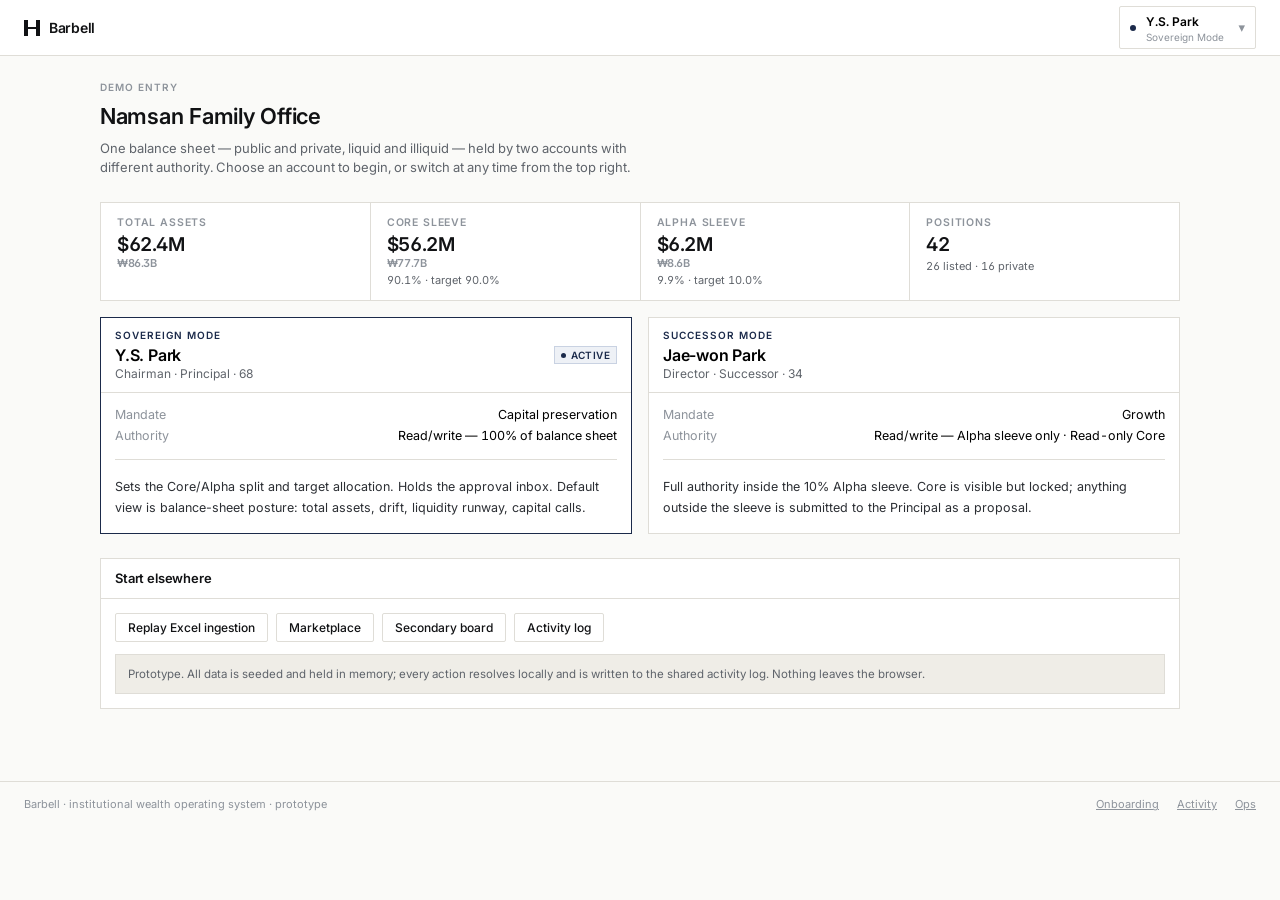
==== index.html @ 1d3e7a59 "Barbell prototype — institutional wealth operating system Clickable, desktop-first prototype for a K" ====
<!doctype html>
<html lang="en">
<head>
<meta charset="utf-8" />
<meta name="viewport" content="width=1440" />
<meta name="robots" content="noindex, nofollow" />
<title>Barbell Wealth Operating System</title>
<link rel="preconnect" href="https://fonts.googleapis.com" />
<link rel="preconnect" href="https://fonts.gstatic.com" crossorigin />
<link href="https://fonts.googleapis.com/css2?family=Inter:wght@400;500;600&display=swap" rel="stylesheet" />
<link rel="stylesheet" href="src/styles.css" />
</head>
<body>
<div id="root"><div class="boot">Loading Barbell…</div></div>

<script src="vendor/react.production.min.js"></script>
<script src="vendor/react-dom.production.min.js"></script>
<script src="vendor/babel.min.js"></script>

<!-- Application source. Order matters: data → utils → store → ui → pages → shell → mount. -->
<script type="text/babel" data-presets="react" src="src/mockData.js"></script>
<script type="text/babel" data-presets="react" src="src/util.js"></script>
<script type="text/babel" data-presets="react" src="src/store.js"></script>
<script type="text/babel" data-presets="react" src="src/ui.js"></script>
<script type="text/babel" data-presets="react" src="src/agent.js"></script>
<script type="text/babel" data-presets="react" src="src/flows.js"></script>
<script type="text/babel" data-presets="react" src="src/pg_switcher.js"></script>
<script type="text/babel" data-presets="react" src="src/pg_onboarding.js"></script>
<script type="text/babel" data-presets="react" src="src/pg_portfolio.js"></script>
<script type="text/babel" data-presets="react" src="src/pg_assetclass.js"></script>
<script type="text/babel" data-presets="react" src="src/pg_marketplace.js"></script>
<script type="text/babel" data-presets="react" src="src/pg_deal.js"></script>
<script type="text/babel" data-presets="react" src="src/pg_secondary.js"></script>
<script type="text/babel" data-presets="react" src="src/pg_approvals.js"></script>
<script type="text/babel" data-presets="react" src="src/pg_activity.js"></script>
<script type="text/babel" data-presets="react" src="src/pg_ops.js"></script>
<script type="text/babel" data-presets="react" src="src/shell.js"></script>
<script type="text/babel" data-presets="react" src="src/main.js"></script>
</body>
</html>
---- src/styles.css ----
/* Barbell — institutional design tokens.
   Near-black ink on warm off-white. Hairlines, not shadows. 8px grid. Tabular numerals. */

:root{
  --ink:#111214;
  --ink-2:#2B2E33;
  --g1:#5F646B;          /* secondary text */
  --g2:#8D939B;          /* tertiary text, labels */
  --g3:#DFDDD7;          /* hairline */
  --g4:#EFEDE7;          /* subtle fill */
  --surface:#FAFAF8;     /* page */
  --paper:#FFFFFF;       /* panels */
  --navy:#1B2A4A;        /* single accent */
  --navy-2:#2A3E67;
  --navy-wash:#EEF1F6;
  --pos:#2E6B4F;
  --neg:#9B3B33;
  --amber:#8A6A1F;
  --amber-wash:#FBF4E2;
  --neg-wash:#FAEEEC;
  --pos-wash:#ECF3EF;

  --h:56px;              /* top bar */
  --r:2px;               /* radius — almost none */
  --mono-num: "Inter", ui-sans-serif, system-ui, -apple-system, "Segoe UI", sans-serif;
}

*{box-sizing:border-box}
html,body{margin:0;padding:0}
body{
  background:var(--surface);
  color:var(--ink);
  font-family:"Inter", ui-sans-serif, system-ui, -apple-system, "Segoe UI", Roboto, sans-serif;
  font-size:13px;
  line-height:1.5;
  -webkit-font-smoothing:antialiased;
  font-variant-numeric:tabular-nums lining-nums;
  font-feature-settings:"tnum" 1,"lnum" 1,"ss01" 1;
}
.boot{padding:80px;color:var(--g2);font-family:ui-sans-serif,system-ui,sans-serif}

/* ---------- type ---------- */
h1,h2,h3,h4{margin:0;font-weight:600;letter-spacing:-0.012em}
h1{font-size:22px;line-height:1.25}
h2{font-size:16px;line-height:1.3}
h3{font-size:13px;line-height:1.35}
.eyebrow{font-size:10px;letter-spacing:.1em;text-transform:uppercase;color:var(--g2);font-weight:600}
.lbl{font-size:10.5px;letter-spacing:.08em;text-transform:uppercase;color:var(--g2);font-weight:600}
.sub{color:var(--g1)}
.tri{color:var(--g2)}
.prose{line-height:1.7;max-width:74ch;color:var(--ink-2)}
.num{font-variant-numeric:tabular-nums lining-nums}
.krw{font-size:11px;color:var(--g2);display:block;margin-top:1px}
.pos{color:var(--pos)}
.neg{color:var(--neg)}
.mono{font-family:ui-monospace,"SF Mono",Menlo,monospace;font-size:11.5px;letter-spacing:-.01em}
.right{text-align:right}
.center{text-align:center}
.nowrap{white-space:nowrap}
.u{text-decoration:underline;text-underline-offset:2px}

/* ---------- layout ---------- */
.app{min-height:100vh;display:flex;flex-direction:column}
.wrap{max-width:1440px;margin:0 auto;padding:0 24px;width:100%}
.topbar{
  height:var(--h);border-bottom:1px solid var(--g3);background:var(--paper);
  position:sticky;top:0;z-index:40;
}
.topbar .wrap{height:100%;display:flex;align-items:center;gap:28px}
.brand{display:flex;align-items:center;gap:9px;cursor:pointer;user-select:none}
.brand .mark{width:16px;height:16px;position:relative}
.brand .mark:before,.brand .mark:after{content:"";position:absolute;width:4px;height:16px;background:var(--ink)}
.brand .mark:before{left:0}.brand .mark:after{right:0}
.brand .mark span{position:absolute;top:7px;left:3px;width:10px;height:2px;background:var(--ink)}
.brand b{font-size:14px;font-weight:600;letter-spacing:-.02em}
.nav{display:flex;gap:2px;align-items:center;height:100%}
.nav a{
  display:flex;align-items:center;height:100%;padding:0 12px;color:var(--g1);
  text-decoration:none;font-size:12.5px;font-weight:500;border-bottom:2px solid transparent;
}
.nav a:hover{color:var(--ink)}
.nav a.on{color:var(--ink);border-bottom-color:var(--navy);font-weight:600}
.nav .badge-n{margin-left:6px;background:var(--navy);color:#fff;border-radius:9px;padding:0 5px;font-size:10px;line-height:15px;height:15px;min-width:15px;text-align:center;font-weight:600}
.spacer{flex:1}

.page{padding:24px 0 72px}
.foot{border-top:1px solid var(--g3);padding:14px 0;color:var(--g2);font-size:11px;display:flex;gap:18px;align-items:center}
.foot a{color:var(--g2)}

/* ---------- account switcher ---------- */
.acct{position:relative}
.acct-btn{
  display:flex;align-items:center;gap:10px;border:1px solid var(--g3);background:var(--paper);
  padding:5px 10px;border-radius:var(--r);cursor:pointer;font:inherit;text-align:left;
}
.acct-btn:hover{border-color:var(--g2)}
.acct-btn .dot{width:6px;height:6px;border-radius:50%;background:var(--navy)}
.acct-btn .dot.alt{background:var(--amber)}
.acct-btn .nm{font-size:12px;font-weight:600;line-height:1.2}
.acct-btn .rl{font-size:10px;color:var(--g2);line-height:1.2}
.acct-menu{
  position:absolute;right:0;top:calc(100% + 6px);width:340px;background:var(--paper);
  border:1px solid var(--g3);z-index:60;
}
.acct-menu .hd{padding:8px 12px;border-bottom:1px solid var(--g3);background:var(--g4)}
.acct-opt{display:block;width:100%;text-align:left;border:0;border-bottom:1px solid var(--g3);background:none;padding:12px;cursor:pointer;font:inherit}
.acct-opt:hover{background:var(--navy-wash)}
.acct-opt.on{background:var(--navy-wash)}
.acct-opt .t{font-weight:600;font-size:13px;display:flex;justify-content:space-between;align-items:center}
.acct-opt .d{color:var(--g1);font-size:11.5px;margin-top:3px;line-height:1.45}
.demo-tag{font-size:9.5px;letter-spacing:.08em;text-transform:uppercase;color:var(--navy);border:1px solid var(--navy);padding:1px 5px;font-weight:600}

/* ---------- panels ---------- */
.panel{background:var(--paper);border:1px solid var(--g3)}
.panel-hd{display:flex;align-items:center;justify-content:space-between;gap:12px;padding:11px 14px;border-bottom:1px solid var(--g3)}
.panel-bd{padding:14px}
.panel-bd.tight{padding:0}
.grid{display:grid;gap:16px}
.row{display:flex;gap:16px}
.row.tight{gap:8px}
.between{display:flex;align-items:center;justify-content:space-between;gap:12px}
.mt8{margin-top:8px}.mt12{margin-top:12px}.mt16{margin-top:16px}.mt24{margin-top:24px}.mt32{margin-top:32px}
.mb8{margin-top:0;margin-bottom:8px}.mb12{margin-bottom:12px}.mb16{margin-bottom:16px}.mb24{margin-bottom:24px}
.hr{height:1px;background:var(--g3);border:0;margin:16px 0}

/* ---------- header stat band ---------- */
.band{display:flex;border:1px solid var(--g3);background:var(--paper)}
.band .cell{flex:1;padding:12px 16px;border-right:1px solid var(--g3)}
.band .cell:last-child{border-right:0}
.stat-l{font-size:10.5px;letter-spacing:.08em;text-transform:uppercase;color:var(--g2);font-weight:600}
.stat-v{font-size:19px;font-weight:600;letter-spacing:-.02em;margin-top:4px;line-height:1.15}
.stat-v.sm{font-size:16px}
.stat-s{font-size:11px;color:var(--g1);margin-top:2px}

/* ---------- tables ---------- */
table.t{width:100%;border-collapse:collapse}
table.t th{
  font-size:10.5px;letter-spacing:.06em;text-transform:uppercase;color:var(--g2);font-weight:600;
  text-align:left;padding:8px 10px;border-bottom:1px solid var(--g3);white-space:nowrap;background:var(--paper);
}
table.t td{padding:8px 10px;border-bottom:1px solid var(--g4);vertical-align:top}
table.t tbody tr:hover{background:#FCFBF8}
table.t tr.clickable{cursor:pointer}
table.t td.n,table.t th.n{text-align:right;font-variant-numeric:tabular-nums}
table.t tfoot td{padding:8px 10px;border-top:1px solid var(--g3);font-weight:600}
table.t.dense td{padding:6px 10px}
.tname{font-weight:500}
.tsub{font-size:11px;color:var(--g2);margin-top:1px}
.sticky-h th{position:sticky;top:var(--h);z-index:5}

/* ---------- badges ---------- */
.bdg{display:inline-flex;align-items:center;gap:5px;font-size:10px;font-weight:600;letter-spacing:.04em;
  text-transform:uppercase;padding:2px 6px;border:1px solid var(--g3);color:var(--g1);background:var(--paper);white-space:nowrap}
.bdg .pt{width:5px;height:5px;border-radius:50%;background:var(--g2)}
.bdg.live{color:var(--pos);border-color:#CADBD2}.bdg.live .pt{background:var(--pos)}
.bdg.hanwha{color:var(--navy);border-color:#C9D2E2;background:var(--navy-wash)}.bdg.hanwha .pt{background:var(--navy)}
.bdg.self{color:var(--g1)}
.bdg.self.warn{color:var(--amber);border-color:#E7D8A8;background:var(--amber-wash)}.bdg.self.warn .pt{background:var(--amber)}
.bdg.self.bad{color:var(--neg);border-color:#E7C7C2;background:var(--neg-wash)}.bdg.self.bad .pt{background:var(--neg)}
.bdg.core{color:var(--ink);background:var(--g4);border-color:var(--g3)}
.bdg.alpha{color:var(--navy);background:var(--navy-wash);border-color:#C9D2E2}
.bdg.plain{text-transform:none;letter-spacing:0;font-weight:500;font-size:10.5px}
.chip{display:inline-block;font-size:10.5px;color:var(--g1);border:1px solid var(--g3);padding:1px 6px;margin-right:4px;background:var(--paper)}

/* ---------- buttons ---------- */
button{font-family:inherit}
.btn{
  display:inline-flex;align-items:center;justify-content:center;gap:6px;
  border:1px solid var(--g3);background:var(--paper);color:var(--ink);
  padding:6px 12px;font-size:12px;font-weight:500;cursor:pointer;border-radius:var(--r);
}
.btn:hover:not(:disabled){border-color:var(--ink);}
.btn.p{background:var(--navy);border-color:var(--navy);color:#fff}
.btn.p:hover:not(:disabled){background:var(--navy-2);border-color:var(--navy-2)}
.btn.sm{padding:3px 8px;font-size:11px}
.btn.lg{padding:9px 18px;font-size:13px}
.btn.q{border-color:transparent;color:var(--g1);padding:4px 6px}
.btn.q:hover:not(:disabled){color:var(--ink);border-color:var(--g3)}
.btn.danger{color:var(--neg);border-color:#E7C7C2}
.btn:disabled{opacity:.42;cursor:not-allowed}
.btn.block{width:100%}
.btn-row{display:flex;gap:8px;align-items:center;flex-wrap:wrap}
.link{background:none;border:0;padding:0;color:var(--navy);font:inherit;font-size:12px;cursor:pointer;text-decoration:underline;text-underline-offset:2px}
.link.g{color:var(--g1)}

/* tooltip on disabled controls */
.tip{position:relative;display:inline-flex}
.tip[data-tip]:hover:after{
  content:attr(data-tip);position:absolute;bottom:calc(100% + 6px);right:0;white-space:nowrap;
  background:var(--ink);color:#fff;font-size:11px;font-weight:500;padding:5px 8px;z-index:80;letter-spacing:0;text-transform:none;
}

/* ---------- inputs ---------- */
input[type=text],input[type=number],select,textarea{
  font:inherit;font-size:12.5px;color:var(--ink);background:var(--paper);
  border:1px solid var(--g3);padding:6px 8px;border-radius:var(--r);width:100%;
  font-variant-numeric:tabular-nums;
}
input:focus,select:focus,textarea:focus{outline:none;border-color:var(--navy);box-shadow:0 0 0 2px var(--navy-wash)}
label.f{display:block}
label.f>span{display:block;font-size:10.5px;letter-spacing:.08em;text-transform:uppercase;color:var(--g2);font-weight:600;margin-bottom:4px}
.seg{display:inline-flex;border:1px solid var(--g3);background:var(--paper)}
.seg button{border:0;background:none;padding:5px 11px;font-size:11.5px;cursor:pointer;color:var(--g1);border-right:1px solid var(--g3);font-weight:500}
.seg button:last-child{border-right:0}
.seg button.on{background:var(--ink);color:#fff;font-weight:600}
.filters{display:flex;gap:8px;flex-wrap:wrap;align-items:flex-end}
.filters .f-item{min-width:132px}
.search{position:relative}
.search input{padding-left:26px}
.search:before{content:"⌕";position:absolute;left:8px;top:5px;color:var(--g2);font-size:14px}

/* ---------- allocation bars ---------- */
.allocbar{display:flex;height:22px;width:100%;border:1px solid var(--g3);background:var(--paper)}
.allocbar .seg-a{height:100%;position:relative;border-right:1px solid var(--paper)}
.allocbar .seg-a:last-child{border-right:0}
.bar2{margin:0}
.bar2 .lab{display:flex;justify-content:space-between;font-size:10.5px;color:var(--g2);margin-bottom:3px}
.minibar{height:6px;background:var(--g4);position:relative;width:100%}
.minibar>i{position:absolute;left:0;top:0;bottom:0;background:var(--navy);display:block}
.minibar>b{position:absolute;top:-2px;bottom:-2px;width:1px;background:var(--ink)}
.legend{display:flex;gap:14px;flex-wrap:wrap;margin-top:8px}
.legend .it{display:flex;align-items:center;gap:6px;font-size:11.5px;color:var(--g1)}
.legend .sw{width:9px;height:9px;display:inline-block}

.sw-eq{background:#1B2A4A}.sw-dt{background:#4A6491}.sw-ra{background:#8FA3C2}.sw-cs{background:#CBD4E2}
.sw-eq-t{background:#1B2A4A;opacity:.28}.sw-dt-t{background:#4A6491;opacity:.28}

/* ---------- agent panel ---------- */
.agent{border:1px solid var(--g3);border-left:2px solid var(--navy);background:var(--paper)}
.agent .ah{display:flex;align-items:center;gap:8px;padding:9px 12px 0}
.agent .ah .k{font-size:9.5px;letter-spacing:.11em;text-transform:uppercase;color:var(--navy);font-weight:600}
.agent .ab{padding:5px 12px 11px;font-size:12.5px;line-height:1.55;color:var(--ink-2)}
.agent .aa{padding:0 12px 11px;display:flex;gap:8px;align-items:center}
.why{border-top:1px solid var(--g3);background:#FCFBF8;padding:10px 12px;font-size:11.5px;color:var(--g1)}
.why ul{margin:6px 0 0;padding-left:16px}
.why li{margin:2px 0}

/* ---------- drawer / modal ---------- */
.scrim{position:fixed;inset:0;background:rgba(17,18,20,.32);z-index:90;display:flex;align-items:flex-start;justify-content:center}
.modal{background:var(--paper);border:1px solid var(--g3);width:560px;max-width:calc(100vw - 48px);margin-top:72px;max-height:calc(100vh - 120px);display:flex;flex-direction:column}
.modal.wide{width:760px}
.modal-hd{display:flex;justify-content:space-between;align-items:flex-start;gap:16px;padding:14px 16px;border-bottom:1px solid var(--g3)}
.modal-bd{padding:16px;overflow:auto}
.modal-ft{padding:12px 16px;border-top:1px solid var(--g3);display:flex;justify-content:space-between;align-items:center;gap:12px;background:#FCFBF8}
.x{border:0;background:none;font-size:18px;line-height:1;color:var(--g2);cursor:pointer;padding:0 2px}
.x:hover{color:var(--ink)}

/* ---------- misc ---------- */
.kv{display:grid;grid-template-columns:auto 1fr;gap:6px 18px;font-size:12.5px}
.kv .k{color:var(--g2);white-space:nowrap}
.kv .v{text-align:right;font-variant-numeric:tabular-nums}
.note{background:var(--g4);border:1px solid var(--g3);padding:10px 12px;font-size:11.5px;color:var(--g1);line-height:1.6}
.note.warn{background:var(--amber-wash);border-color:#E7D8A8;color:#6B5316}
.note.bad{background:var(--neg-wash);border-color:#E7C7C2;color:#7A2E27}
.note.ok{background:var(--pos-wash);border-color:#CADBD2;color:#245740}
.tabs{display:flex;gap:0;border-bottom:1px solid var(--g3)}
.tabs button{border:0;background:none;padding:9px 14px;font-size:12.5px;font-weight:500;color:var(--g1);cursor:pointer;border-bottom:2px solid transparent;margin-bottom:-1px}
.tabs button:hover{color:var(--ink)}
.tabs button.on{color:var(--ink);font-weight:600;border-bottom-color:var(--ink)}
.crumb{font-size:11.5px;color:var(--g2);margin-bottom:8px;display:flex;gap:6px;align-items:center}
.crumb button{background:none;border:0;padding:0;color:var(--g1);cursor:pointer;font:inherit;font-size:11.5px;text-decoration:underline;text-underline-offset:2px}
.empty{padding:28px;text-align:center;color:var(--g2);font-size:12.5px}
.stale-dot{display:inline-block;width:6px;height:6px;border-radius:50%;background:var(--amber);margin-right:5px;vertical-align:middle}
.rowbtns{display:flex;gap:4px;justify-content:flex-end;flex-wrap:wrap}
.prog{height:3px;background:var(--g4);width:100%;position:relative;overflow:hidden}
.prog>i{position:absolute;left:0;top:0;bottom:0;background:var(--navy);transition:width .35s linear}
.dz{
  border:1px dashed var(--g2);background:var(--paper);padding:56px 24px;text-align:center;
}
.dz.hot{border-color:var(--navy);background:var(--navy-wash)}
.filelist{border:1px solid var(--g3);border-bottom:0}
.filelist .fi{display:flex;align-items:center;gap:12px;padding:10px 12px;border-bottom:1px solid var(--g3);background:var(--paper)}
.filelist .fi .nm{font-weight:500;font-size:12.5px}
.filelist .fi .mt{font-size:11px;color:var(--g2)}
.timeline{display:flex;align-items:flex-end;gap:3px;height:120px;border-bottom:1px solid var(--g3);padding-bottom:0}
.timeline .m{flex:1;display:flex;flex-direction:row;align-items:flex-end;justify-content:center;gap:1px;height:100%;position:relative}
.timeline .m .call{background:var(--neg);opacity:.75;width:50%}
.timeline .m .dist{background:var(--pos);opacity:.7;width:50%}
.tl-axis{display:flex;gap:3px;margin-top:4px}
.tl-axis .m{flex:1;text-align:center;font-size:9px;color:var(--g2);white-space:nowrap;overflow:hidden}
.sparkgrid{position:relative}

/* "Ask the book" — floats at the foot of the portfolio, follows the scroll. */
.askbar{
  position:fixed;left:50%;transform:translateX(-50%);bottom:18px;z-index:70;
  width:min(920px,calc(100vw - 48px));background:var(--paper);border:1px solid var(--g2);
}
.askbar .askrow{display:flex;align-items:center;gap:10px;padding:8px 10px}
.askbar .askhint{font-size:11px;color:var(--g2);padding:8px 12px 0;line-height:1.5}
.askbar .res{max-height:44vh;overflow:auto;border-bottom:1px solid var(--g3)}
.askbar .res table.t th{position:sticky;top:0;z-index:2}
.askbar .reshd{display:flex;align-items:center;justify-content:space-between;gap:12px;padding:8px 12px;border-bottom:1px solid var(--g3);background:#FCFBF8;position:sticky;top:0;z-index:3}

.gapsec{border:1px solid var(--g3);background:var(--paper);margin-bottom:16px}
.gaphd{display:flex;align-items:baseline;gap:12px;padding:12px 14px;border-bottom:1px solid var(--g3);background:#FCFBF8}
.gaphd .g-t{font-size:14px;font-weight:600;letter-spacing:-.01em}
.gaphd .g-n{font-size:12.5px;color:var(--neg);font-weight:600}
.gaphd .g-d{font-size:12px;color:var(--g1)}
.fit{display:inline-flex;align-items:center;gap:6px}
.fitbar{width:34px;height:4px;background:var(--g4);position:relative}
.fitbar>i{position:absolute;left:0;top:0;bottom:0;background:var(--navy)}

/* Degrade to 1024px. Below 1240 the position tables shed the columns a
   reviewer can live without and tighten up; mobile is out of scope. */
.tscroll{overflow-x:auto}
@media (max-width:1240px){
  table.t td,table.t th{padding:6px 7px;font-size:12px}
  .hide-narrow{display:none}
  .band{flex-wrap:wrap}
  .band .cell{min-width:180px}
  .wrap{padding:0 16px}
}
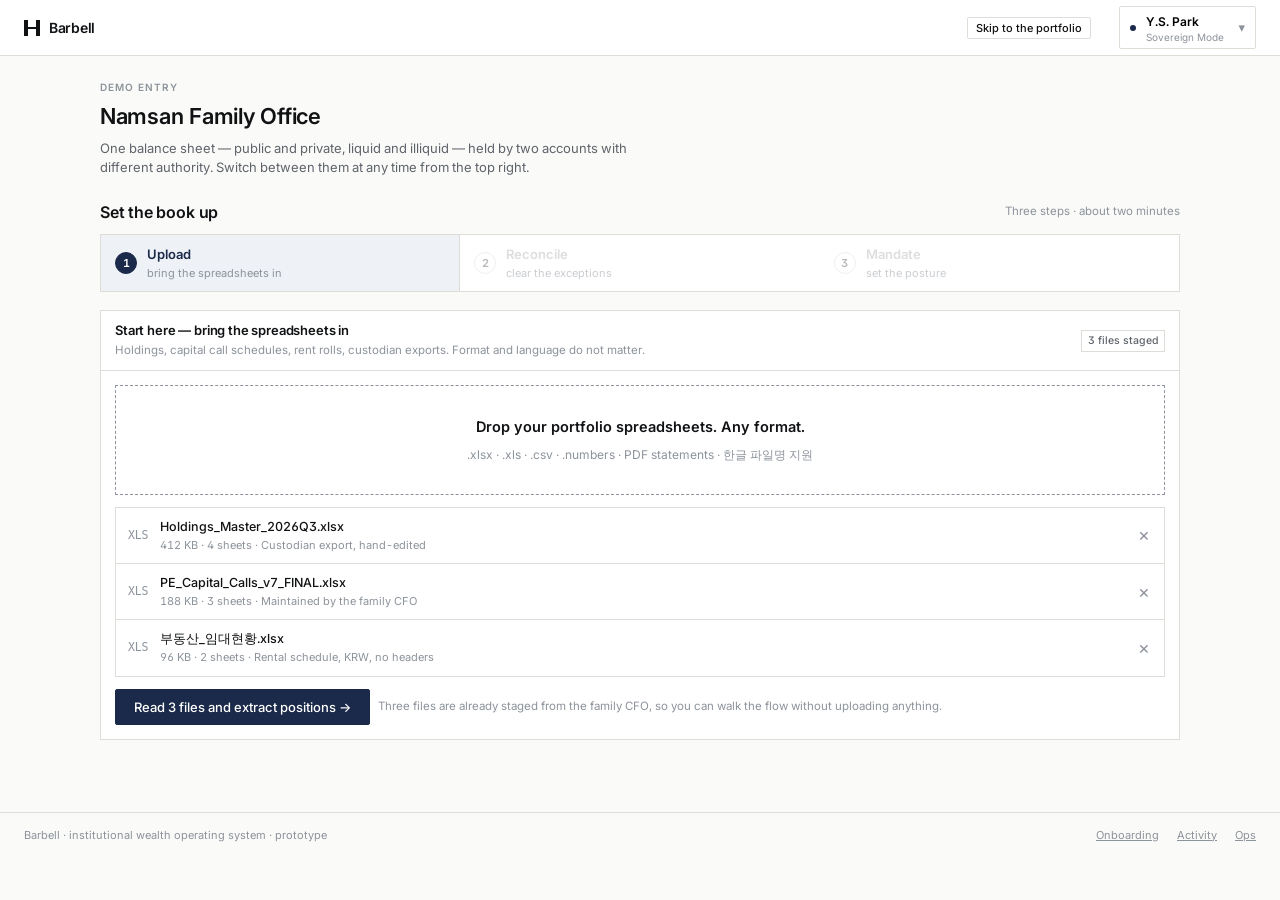
==== commit 8452f515: "mobile: make the app usable on a phone without touching the desktop The viewport was pinned to width" ====
--- a/index.html
+++ b/index.html
@@ -2,7 +2,7 @@
 <html lang="en">
 <head>
 <meta charset="utf-8" />
-<meta name="viewport" content="width=1440" />
+<meta name="viewport" content="width=device-width, initial-scale=1" />
 <meta name="robots" content="noindex, nofollow" />
 <title>Barbell Wealth Operating System</title>
 <link rel="preconnect" href="https://fonts.googleapis.com" />
--- a/src/styles.css
+++ b/src/styles.css
@@ -84,6 +84,9 @@
 .spacer{flex:1}
 
 .page{padding:24px 0 72px}
+/* room to scroll clear of the floating agent bar */
+.page.hasagent{padding-bottom:112px}
+body:has(.page.hasagent) .foot{padding-bottom:96px}
 .foot{border-top:1px solid var(--g3);padding:14px 0;color:var(--g2);font-size:11px;display:flex;gap:18px;align-items:center}
 .foot a{color:var(--g2)}
 
@@ -203,16 +206,17 @@
 .seg button{border:0;background:none;padding:5px 11px;font-size:11.5px;cursor:pointer;color:var(--g1);border-right:1px solid var(--g3);font-weight:500}
 .seg button:last-child{border-right:0}
 .seg button.on{background:var(--ink);color:#fff;font-weight:600}
+/* Controls stretch so the row fills the panel edge to edge rather than
+   trailing off with dead space. Still wraps when the panel gets narrow. */
 .filters{display:flex;gap:8px;flex-wrap:wrap;align-items:flex-end}
-.filters .f-item{min-width:132px}
+.filters .f-item{flex:1 1 110px;min-width:108px}
+.filters .f-item.search{flex:1.8 1 200px;min-width:186px}
+.filters>.btn{flex:0 0 auto}
 .search{position:relative}
 .search input{padding-left:26px}
 .search:before{content:"⌕";position:absolute;left:8px;top:5px;color:var(--g2);font-size:14px}
 
 /* ---------- allocation bars ---------- */
-.allocbar{display:flex;height:22px;width:100%;border:1px solid var(--g3);background:var(--paper)}
-.allocbar .seg-a{height:100%;position:relative;border-right:1px solid var(--paper)}
-.allocbar .seg-a:last-child{border-right:0}
 .bar2{margin:0}
 .bar2 .lab{display:flex;justify-content:space-between;font-size:10.5px;color:var(--g2);margin-bottom:3px}
 .minibar{height:6px;background:var(--g4);position:relative;width:100%}
@@ -222,8 +226,47 @@
 .legend .it{display:flex;align-items:center;gap:6px;font-size:11.5px;color:var(--g1)}
 .legend .sw{width:9px;height:9px;display:inline-block}
 
-.sw-eq{background:#1B2A4A}.sw-dt{background:#4A6491}.sw-ra{background:#8FA3C2}.sw-cs{background:#CBD4E2}
-.sw-eq-t{background:#1B2A4A;opacity:.28}.sw-dt-t{background:#4A6491;opacity:.28}
+/* Categorical, not a ramp: four hues a reader can tell apart at 9px. */
+.sw-eq{background:#1B2A4A}.sw-dt{background:#3F7183}.sw-ra{background:#9A7B2E}.sw-cs{background:#A9A396}
+
+/* Two levers, side by side, each labelled — objective and size. */
+.levers{display:grid;grid-template-columns:1.1fr 1fr;border-bottom:1px solid var(--g3)}
+.lever{padding:12px 14px}
+.lever:first-child{border-right:1px solid var(--g3)}
+.lever-note{display:flex;align-items:center;gap:10px;margin-top:8px;font-size:11.5px;color:var(--g1);
+  background:var(--g4);border:1px solid var(--g3);padding:6px 9px}
+.lever-note.warn{background:var(--amber-wash);border-color:#E7D8A8;color:#6B5316}
+@media (max-width:1100px){ .levers{grid-template-columns:1fr} .lever:first-child{border-right:0;border-bottom:1px solid var(--g3)} }
+
+/* Supporting figures under the headline number: read as a sentence, not tiles. */
+.subline{display:flex;flex-wrap:wrap;align-items:baseline;gap:0 26px;margin-top:14px;
+  padding:9px 0;border-top:1px solid var(--g3);border-bottom:1px solid var(--g3)}
+.subline .item{display:flex;align-items:baseline;gap:7px;font-size:12.5px}
+.subline .item .k{font-size:10.5px;letter-spacing:.06em;text-transform:uppercase;color:var(--g2);font-weight:600}
+.subline .item .v{font-weight:600}
+.subline .item .n{font-size:11px;color:var(--g2)}
+
+/* The published tiers, sitting at their place on the scale but styled as the
+   buttons they are — bare labels read as axis ticks and nobody clicks them. */
+/* Size lever: the tier chips index the rail directly beneath them, so the
+   slider and the chips share one width and one origin. */
+.sizehd{display:flex;align-items:baseline;justify-content:space-between;gap:12px}
+.sizehd .aumval{font-size:19px;font-weight:600;letter-spacing:-.02em}
+/* a little room each side so the end chips, centred on the thumb, stay inside */
+.track{padding:0 8px}
+.track input[type=range]{display:block;width:100%;margin:0;padding:0;accent-color:var(--navy)}
+.ticks{position:relative;height:24px;margin-bottom:2px}
+.ticks button{position:absolute;top:0;transform:translateX(-50%);border:1px solid var(--g3);background:var(--paper);
+  padding:2px 8px;font:inherit;font-size:10.5px;font-weight:500;color:var(--g1);
+  cursor:pointer;line-height:1.5;border-radius:var(--r);white-space:nowrap}
+.ticks button:hover{border-color:var(--ink);color:var(--ink)}
+.ticks button.on{background:var(--ink);border-color:var(--ink);color:#fff;font-weight:600}
+
+/* Class weight against the model: filled bar is held today, tick is the model. */
+.wbar{position:relative;height:10px;background:var(--g4);width:100%}
+.wbar>i{position:absolute;left:0;top:0;bottom:0;display:block}
+.wbar>b{position:absolute;top:-3px;bottom:-3px;width:2px;background:var(--ink)}
+.spark{display:block}
 
 /* ---------- agent panel ---------- */
 .agent{border:1px solid var(--g3);border-left:2px solid var(--navy);background:var(--paper)}
@@ -268,6 +311,43 @@
   border:1px dashed var(--g2);background:var(--paper);padding:56px 24px;text-align:center;
 }
 .dz.hot{border-color:var(--navy);background:var(--navy-wash)}
+.dz.sm{padding:30px 20px}
+
+/* Eight optional questions in the space of three. */
+.qscroll{max-height:268px;overflow-y:auto;padding:12px 14px}
+.qscroll .qitem{padding-bottom:12px;margin-bottom:12px;border-bottom:1px solid var(--g4)}
+.qscroll .qitem:last-child{padding-bottom:0;margin-bottom:0;border-bottom:0}
+.qfoot{border-top:1px solid var(--g3);padding:8px 14px;font-size:11px;background:#FCFBF8}
+
+/* The three onboarding steps, always all three. */
+.steps{display:grid;grid-template-columns:repeat(3,1fr);border:1px solid var(--g3);background:var(--paper);margin-bottom:18px}
+.steps .step{display:grid;grid-template-columns:auto 1fr;grid-template-rows:auto auto;column-gap:10px;
+  align-items:center;text-align:left;width:100%;padding:10px 14px;border:0;border-right:1px solid var(--g3);
+  background:none;font:inherit;cursor:pointer}
+.steps .tip:last-child .step,.steps .step:last-child{border-right:0}
+.steps .step:hover:not(:disabled){background:#FCFBF8}
+.steps .step:disabled{opacity:.45;cursor:not-allowed}
+.steps .step .n{grid-row:1 / span 2;width:22px;height:22px;border:1px solid var(--g3);border-radius:50%;
+  display:flex;align-items:center;justify-content:center;font-size:11px;font-weight:600;color:var(--g1)}
+.steps .step .l{font-size:13px;font-weight:600}
+.steps .step .s{font-size:11px;color:var(--g2)}
+.steps .step.on{background:var(--navy-wash)}
+.steps .step.on .n{background:var(--navy);border-color:var(--navy);color:#fff}
+.steps .step.on .l{color:var(--navy)}
+.steps .step.done .n{background:var(--pos);border-color:var(--pos);color:#fff}
+
+/* Mode selector carried across the onboarding steps. */
+.modestrip{display:grid;grid-template-columns:1fr 1fr;border:1px solid var(--g3);background:var(--paper);margin-bottom:18px}
+.modestrip .mode{display:flex;flex-direction:column;align-items:flex-start;gap:2px;text-align:left;
+  padding:10px 14px;border:0;border-right:1px solid var(--g3);background:none;cursor:pointer;font:inherit}
+.modestrip .mode:last-child{border-right:0}
+.modestrip .mode:hover{background:#FCFBF8}
+.modestrip .mode.on{background:var(--navy-wash)}
+.modestrip .m-mode{font-size:9.5px;letter-spacing:.11em;text-transform:uppercase;color:var(--g2);font-weight:600}
+.modestrip .mode.on .m-mode{color:var(--navy)}
+.modestrip .m-name{font-size:13.5px;font-weight:600}
+.modestrip .m-scope{font-size:11.5px;color:var(--g1)}
+.filelist .fi .nm{overflow:hidden;text-overflow:ellipsis;white-space:nowrap}
 .filelist{border:1px solid var(--g3);border-bottom:0}
 .filelist .fi{display:flex;align-items:center;gap:12px;padding:10px 12px;border-bottom:1px solid var(--g3);background:var(--paper)}
 .filelist .fi .nm{font-weight:500;font-size:12.5px}
@@ -280,11 +360,14 @@
 .tl-axis .m{flex:1;text-align:center;font-size:9px;color:var(--g2);white-space:nowrap;overflow:hidden}
 .sparkgrid{position:relative}
 
-/* "Ask the book" — floats at the foot of the portfolio, follows the scroll. */
+/* The agent rides at the foot of the window on portfolio and marketplace,
+   so it is reachable from any scroll position rather than parked at the top. */
 .askbar{
   position:fixed;left:50%;transform:translateX(-50%);bottom:18px;z-index:70;
   width:min(920px,calc(100vw - 48px));background:var(--paper);border:1px solid var(--g2);
-}
+  box-shadow:0 1px 0 var(--g3),0 10px 28px -18px rgba(17,18,20,.45);
+}
+.askbar.agentbar{border-left:2px solid var(--navy)}
 .askbar .askrow{display:flex;align-items:center;gap:10px;padding:8px 10px}
 .askbar .askhint{font-size:11px;color:var(--g2);padding:8px 12px 0;line-height:1.5}
 .askbar .res{max-height:44vh;overflow:auto;border-bottom:1px solid var(--g3)}
@@ -305,8 +388,130 @@
 .tscroll{overflow-x:auto}
 @media (max-width:1240px){
   table.t td,table.t th{padding:6px 7px;font-size:12px}
-  .hide-narrow{display:none}
+  .hide-narrow{display:none !important}
   .band{flex-wrap:wrap}
   .band .cell{min-width:180px}
   .wrap{padding:0 16px}
 }
+
+/* Model portfolio: the donut beside the held-against-model table. */
+.modelsplit{display:flex;align-items:flex-start;gap:0;border-top:1px solid var(--g3)}
+.modelchart{width:376px;flex-shrink:0;padding:16px 12px;border-right:1px solid var(--g3);
+  display:flex;justify-content:center;align-self:stretch}
+.modeltable{flex:1;min-width:0;overflow-x:auto}
+.modeltable>table.t{margin:0}
+@media (max-width:1180px){
+  .modelsplit{flex-direction:column}
+  .modelchart{width:auto;border-right:0;border-bottom:1px solid var(--g3);align-self:auto}
+}
+
+/* Model donut: legend, and the instrument a hovered class suggests. */
+.donutlegend{display:grid;grid-template-columns:1fr 1fr;gap:2px 10px;width:100%;max-width:380px}
+.donutlegend .dl{display:flex;align-items:center;gap:7px;background:none;border:0;padding:3px 4px;
+  font:inherit;font-size:11.5px;color:var(--g1);cursor:pointer;text-align:left;width:100%}
+.donutlegend .dl:hover,.donutlegend .dl.on{background:#F3F2EE;color:var(--ink)}
+.donutlegend .dl i{width:9px;height:9px;flex-shrink:0;display:inline-block}
+.donutlegend .dl span{flex:1;white-space:nowrap;overflow:hidden;text-overflow:ellipsis}
+.donutlegend .dl b{font-weight:600;font-variant-numeric:tabular-nums}
+.dealhint{width:100%;max-width:380px;min-height:92px;display:flex;align-items:stretch}
+.dealhint .dh{flex:1;text-align:left;background:var(--paper);border:1px solid var(--g3);
+  border-left:2px solid var(--navy);padding:9px 11px;font:inherit;cursor:pointer}
+.dealhint .dh:hover{background:#FCFBF8;border-left-color:var(--navy)}
+.dealhint .dh-l{font-size:9.5px;letter-spacing:.11em;text-transform:uppercase;color:var(--navy);font-weight:600}
+.dealhint .dh-n{font-size:12.5px;font-weight:600;color:var(--ink);margin-top:3px;line-height:1.3}
+.dealhint .dh-s{font-size:11px;color:var(--g2);margin-top:2px;font-variant-numeric:tabular-nums}
+.dealhint .dh-go{font-size:11px;color:var(--navy);margin-top:5px;font-weight:500}
+
+/* Classes this size and objective rule out. */
+.ruledout{border-top:1px solid var(--g3);padding:12px 14px;background:#FCFBF8}
+.ro-item{padding:8px 0;border-bottom:1px solid var(--g4)}
+.ro-item:last-child{border-bottom:0;padding-bottom:0}
+.ro-hd{display:flex;align-items:center;gap:8px;flex-wrap:wrap}
+.ro-name{font-weight:600;font-size:12.5px;color:var(--g1)}
+.ro-why{font-size:11.5px;line-height:1.5;color:var(--g2);margin-top:3px;max-width:86ch}
+
+/* The suggestion, opened directly beneath the class it belongs to. */
+.t tr.sugrow>td{padding:0;background:#FCFBF8}
+.sug{display:block;width:100%;text-align:left;background:none;border:0;padding:9px 12px;font:inherit;cursor:pointer}
+.sug:hover{background:#F6F5F0}
+.sug-l{display:block;font-size:9.5px;letter-spacing:.11em;text-transform:uppercase;color:var(--navy);font-weight:600}
+.sug-n{display:block;font-size:12.5px;font-weight:600;color:var(--ink);margin-top:3px}
+.sug-s{display:block;font-size:11px;color:var(--g2);margin-top:2px;line-height:1.45;max-width:92ch}
+.sug-go{display:block;font-size:11px;color:var(--navy);font-weight:500;margin-top:5px}
+.sug-none{padding:9px 12px;font-size:11.5px;color:var(--g2)}
+
+/* ===========================================================================
+   Mobile. Everything below lives inside a media query, so the desktop
+   interface above 900px is byte-for-byte what it was. The app is built from
+   inline styles in places, so a few rules here must carry !important to beat
+   them — each one is a layout instruction the desktop still owns.
+   =========================================================================== */
+@media (max-width: 900px) {
+  .wrap { padding: 0 14px; }
+
+  /* two rows: brand and account above, the tabs on a full-width row of their
+     own so more than one of them is visible without swiping */
+  .topbar { height: auto; }
+  .topbar .wrap { height: auto; flex-wrap: wrap; gap: 10px; padding-top: 8px; }
+  .brand .tri { display: none; }
+  .topbar > .wrap > .tri { display: none; }
+  .nav { flex: 1 1 100%; order: 3; height: 38px; gap: 0;
+    overflow-x: auto; -webkit-overflow-scrolling: touch; scrollbar-width: none; }
+  .nav::-webkit-scrollbar { display: none; }
+  .nav a { padding: 0 10px; font-size: 12px; white-space: nowrap; }
+  .nav a:first-child { padding-left: 0; }
+
+  /* any two-column page becomes one column, inline widths included */
+  .page .row:not(.tight) { flex-wrap: wrap; }
+  .page .row:not(.tight) > div { flex: 1 1 100% !important; width: auto !important; min-width: 0 !important; }
+  .page .grid { grid-template-columns: 1fr !important; }
+  .between { flex-wrap: wrap; gap: 10px; }
+
+  /* stat bands stack rather than crushing five cells into 350px */
+  .band { flex-direction: column; }
+  .band .cell { border-right: 0; border-bottom: 1px solid var(--g3); }
+  .band .cell:last-child { border-bottom: 0; }
+
+  /* tables keep their columns and scroll sideways inside their panel */
+  .panel { overflow-x: auto; }
+  .panel > table.t, .modeltable > table.t, .tscroll > table.t { min-width: 620px; }
+  .kv { grid-template-columns: 1fr; }
+
+  /* model portfolio: chart above, table below, both full width */
+  .modelchart { width: auto !important; padding: 12px 0; }
+  .donutlegend { grid-template-columns: 1fr 1fr; max-width: none; }
+  .modeltable { overflow-x: auto; }
+
+  /* the account chip gives its width back to the tabs */
+  .acct-btn { padding: 4px 8px; }
+  .acct-btn .rl { display: none !important; }   /* the span carries inline display:block */
+  .acct-btn .nm { font-size: 11.5px; }
+
+  /* the agent bar spans the screen: label on its own line, then input + Ask */
+  .askbar { width: calc(100vw - 16px); bottom: 8px; }
+  .askbar .askrow { flex-wrap: wrap; gap: 8px; }
+  .askbar .askrow > .lbl { flex: 1 1 100%; }
+  .askbar .askrow .search { flex: 1 1 60% !important; }
+  .page.hasagent { padding-bottom: 150px; }
+  body:has(.page.hasagent) .foot { padding-bottom: 130px; }
+
+  /* modals become sheets rather than 700px boxes off-screen */
+  .modal { width: calc(100vw - 20px) !important; max-width: none !important; max-height: 88vh; }
+
+  h1 { font-size: 27px; }
+  .filters .f-item { flex: 1 1 100%; min-width: 0; }
+  .btn-row { flex-wrap: wrap; }
+  .rowbtns { justify-content: flex-start; }
+  .foot .wrap { flex-wrap: wrap; gap: 10px; }
+}
+
+/* Phones proper: the donut and the tier chips need the last of the width. */
+@media (max-width: 560px) {
+  .wrap { padding: 0 12px; }
+  .levers .lever { padding: 12px 12px; }
+  .ticks button { font-size: 10px; padding: 2px 6px; }
+  .nav a { padding: 0 7px; font-size: 11.5px; }
+  .donutlegend { grid-template-columns: 1fr; }
+  .seg button, .btn { font-size: 11.5px; }
+  h1 { font-size: 24px; }
+}
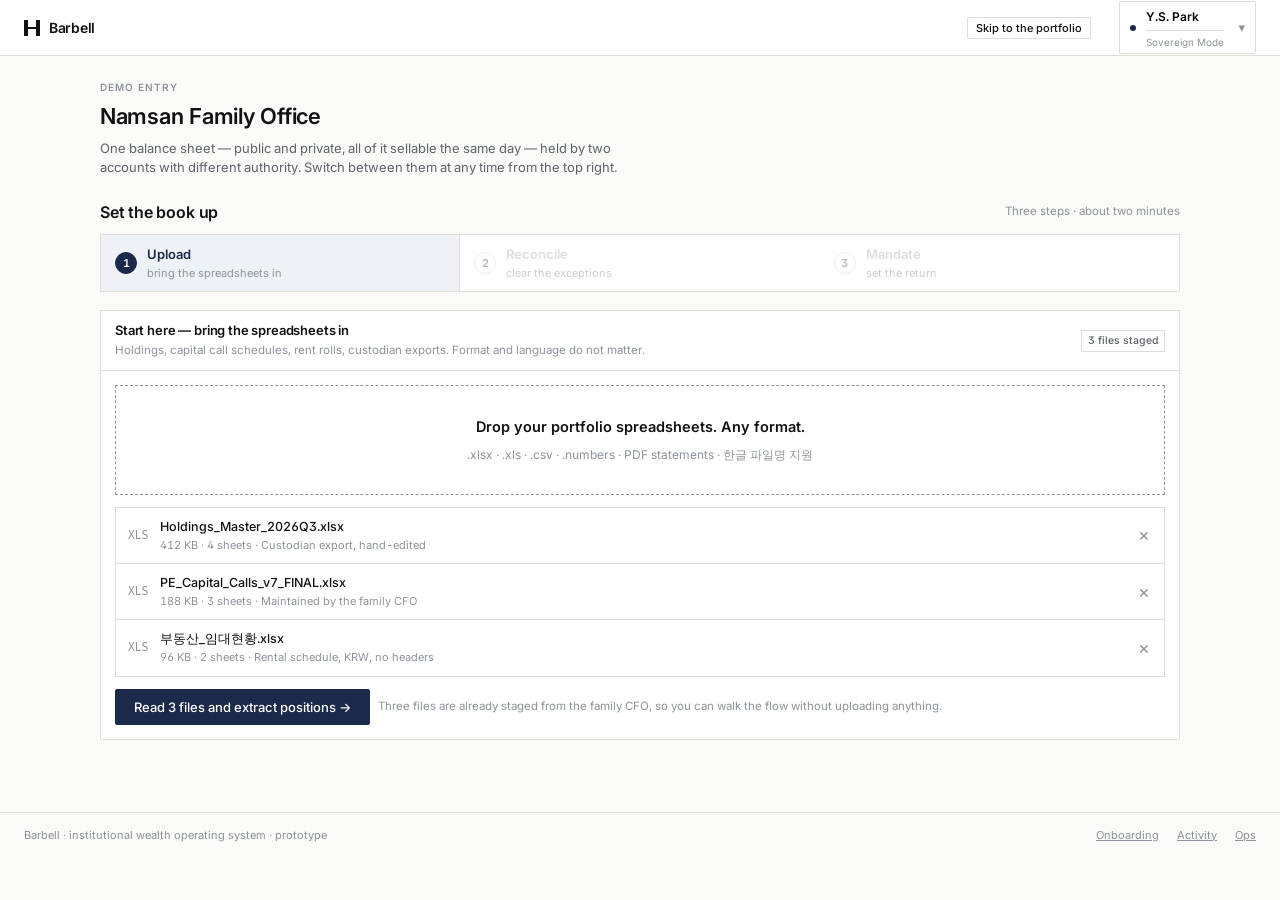
==== commit f50a0148: "Credit becomes its own tab It was at /portfolio?tab=credit, which was the wrong place for it. Lendin" ====
--- a/index.html
+++ b/index.html
@@ -31,6 +31,8 @@
 <script type="text/babel" data-presets="react" src="src/pg_marketplace.js"></script>
 <script type="text/babel" data-presets="react" src="src/pg_deal.js"></script>
 <script type="text/babel" data-presets="react" src="src/pg_secondary.js"></script>
+<script type="text/babel" data-presets="react" src="src/pg_credit.js"></script>
+<script type="text/babel" data-presets="react" src="src/pg_advisory.js"></script>
 <script type="text/babel" data-presets="react" src="src/pg_approvals.js"></script>
 <script type="text/babel" data-presets="react" src="src/pg_activity.js"></script>
 <script type="text/babel" data-presets="react" src="src/pg_ops.js"></script>
--- a/src/styles.css
+++ b/src/styles.css
@@ -362,12 +362,26 @@
 
 /* The agent rides at the foot of the window on portfolio and marketplace,
    so it is reachable from any scroll position rather than parked at the top. */
+/* Centred with auto margins rather than a transform: a transformed element
+   becomes the containing block for its fixed-position children, which would
+   trap the scrim below inside the bar instead of spanning the window. */
 .askbar{
-  position:fixed;left:50%;transform:translateX(-50%);bottom:18px;z-index:70;
+  position:fixed;left:0;right:0;margin:0 auto;bottom:18px;z-index:70;
   width:min(920px,calc(100vw - 48px));background:var(--paper);border:1px solid var(--g2);
   box-shadow:0 1px 0 var(--g3),0 10px 28px -18px rgba(17,18,20,.45);
 }
 .askbar.agentbar{border-left:2px solid var(--navy)}
+/* A frosted band the bar sits in, so it reads as anchored to the foot of the
+   window rather than hovering over whatever happens to scroll beneath it. The
+   mask fades the blur out upward; pointer-events stay off so the page below is
+   still clickable. */
+.askbar:before{
+  content:"";position:fixed;left:0;right:0;bottom:0;height:150px;z-index:-1;pointer-events:none;
+  backdrop-filter:blur(9px) saturate(.96);-webkit-backdrop-filter:blur(9px) saturate(.96);
+  -webkit-mask-image:linear-gradient(to top,#000 38%,rgba(0,0,0,.5) 70%,transparent 100%);
+  mask-image:linear-gradient(to top,#000 38%,rgba(0,0,0,.5) 70%,transparent 100%);
+  background:linear-gradient(to top,rgba(250,250,248,.88) 14%,rgba(250,250,248,.5) 58%,rgba(250,250,248,0) 100%);
+}
 .askbar .askrow{display:flex;align-items:center;gap:10px;padding:8px 10px}
 .askbar .askhint{font-size:11px;color:var(--g2);padding:8px 12px 0;line-height:1.5}
 .askbar .res{max-height:44vh;overflow:auto;border-bottom:1px solid var(--g3)}
@@ -472,10 +486,34 @@
   .band .cell { border-right: 0; border-bottom: 1px solid var(--g3); }
   .band .cell:last-child { border-bottom: 0; }
 
-  /* tables keep their columns and scroll sideways inside their panel */
+  /* a panel header stops competing with its own note for 350px */
+  .panel-hd { flex-direction: column; align-items: flex-start; gap: 6px; }
+  .panel-hd > .right, .panel-hd .btn-row { align-self: flex-start; text-align: left; }
+
+  /* tables keep their columns and scroll sideways inside their panel. 720px
+     rather than 620 so the first column is not crushed into three-line wraps;
+     it costs a little more swiping and reads far better. */
   .panel { overflow-x: auto; }
-  .panel > table.t, .modeltable > table.t, .tscroll > table.t { min-width: 620px; }
+  .panel > table.t, .modeltable > table.t, .tscroll > table.t { min-width: 720px; }
+  .t th:first-child, .t td:first-child { min-width: 170px; }
   .kv { grid-template-columns: 1fr; }
+
+  /* Swiping a wide table is useless if the row loses its name, so the first
+     column stays put. It needs its own background or the scrolling cells
+     show through it. */
+  .tscroll table.t th:first-child,
+  .tscroll table.t td:first-child,
+  .modeltable table.t th:first-child,
+  .modeltable table.t td:first-child,
+  .panel > table.t th:first-child,
+  .panel > table.t td:first-child {
+    position: sticky; left: 0; z-index: 1;
+    background: var(--paper); box-shadow: 1px 0 0 var(--g4);
+  }
+  .tscroll table.t thead th:first-child,
+  .modeltable table.t thead th:first-child,
+  .panel > table.t thead th:first-child { z-index: 2; background: #FCFBF8; }
+  .t tbody tr:hover td:first-child { background: #FCFBF8; }
 
   /* model portfolio: chart above, table below, both full width */
   .modelchart { width: auto !important; padding: 12px 0; }
@@ -489,6 +527,7 @@
 
   /* the agent bar spans the screen: label on its own line, then input + Ask */
   .askbar { width: calc(100vw - 16px); bottom: 8px; }
+  .askbar:before { height: 120px; }
   .askbar .askrow { flex-wrap: wrap; gap: 8px; }
   .askbar .askrow > .lbl { flex: 1 1 100%; }
   .askbar .askrow .search { flex: 1 1 60% !important; }
@@ -498,7 +537,12 @@
   /* modals become sheets rather than 700px boxes off-screen */
   .modal { width: calc(100vw - 20px) !important; max-width: none !important; max-height: 88vh; }
 
-  h1 { font-size: 27px; }
+  /* long instrument names wrap between words, not through them */
+  h1 { font-size: 27px; overflow-wrap: break-word; }
+  h1, h2, h3, .tname { overflow-wrap: break-word; }
+  /* badge rows were excluded from the wrap rule above, so they ran off-screen */
+  .page .row.tight { flex-wrap: wrap; }
+  .crumb { flex-wrap: wrap; row-gap: 2px; }
   .filters .f-item { flex: 1 1 100%; min-width: 0; }
   .btn-row { flex-wrap: wrap; }
   .rowbtns { justify-content: flex-start; }
@@ -515,3 +559,215 @@
   .seg button, .btn { font-size: 11.5px; }
   h1 { font-size: 24px; }
 }
+
+/* The position's value is what the row is about — give it the weight. */
+table.t td.val{font-weight:600;font-size:13.5px;color:var(--ink)}
+table.t td.val .krw{font-weight:400}
+
+/* A section arrived at from a header link says so, briefly. */
+@keyframes bb-flash { from { box-shadow: 0 0 0 2px var(--navy); } to { box-shadow: 0 0 0 2px rgba(27,42,74,0); } }
+.panel.flash { animation: bb-flash 1.4s ease-out; }
+
+/* Harvesting books a loss on purpose — amber, not the usual primary navy. */
+.btn.harvest{border-color:var(--amber);color:var(--amber);font-weight:600}
+.btn.harvest:hover{background:var(--amber);border-color:var(--amber);color:#fff}
+
+/* ---------- risk / return buckets (DW [P]) ---------- */
+.buckets{display:grid;gap:12px}
+.bk{border:1px solid var(--g3);background:var(--paper);border-left:3px solid var(--g3)}
+.bk:nth-child(1){border-left-color:#1B2A4A}
+.bk:nth-child(2){border-left-color:#9A7B2E}
+.bk-hd{display:flex;align-items:flex-start;justify-content:space-between;gap:16px;padding:13px 15px 9px;cursor:pointer}
+.bk-id{display:flex;gap:11px;align-items:flex-start}
+.bk-id>i{width:10px;height:10px;margin-top:5px;flex-shrink:0;display:block}
+.bk-name{font-size:15px;font-weight:600;letter-spacing:-.01em}
+.bk-role{font-size:11.5px;color:var(--g2);margin-top:2px}
+.bk-num{text-align:right;white-space:nowrap}
+.bk-wt{font-size:22px;font-weight:600;letter-spacing:-.02em;line-height:1.1}
+.bk-num .tri{font-size:11px}
+.bk-bar{position:relative;height:7px;background:var(--g4);margin:0 15px}
+.bk-bar>i{position:absolute;left:0;top:0;bottom:0;display:block}
+.bk-bar>b{position:absolute;top:-3px;bottom:-3px;width:2px;background:var(--ink)}
+.bk-ft{display:flex;align-items:center;gap:14px;padding:8px 15px 11px;font-size:11px}
+.bk-ft .spacer{flex:1}
+.bk-in{border-top:1px solid var(--g3)}
+.improve{padding:11px 15px;border-top:1px solid var(--g4)}
+.imp-t{font-size:12.5px;font-weight:600;color:var(--ink)}
+.imp-d{font-size:11.5px;color:var(--g1);line-height:1.55;margin-top:3px;max-width:90ch}
+
+/* ---------- advisory lenses ---------- */
+.lens-q{font-size:13px;font-weight:600;color:var(--ink);margin-bottom:10px}
+.lens-l{display:flex;gap:10px;font-size:12.5px;line-height:1.6;color:var(--ink-2);padding:7px 0;border-top:1px solid var(--g4);max-width:96ch}
+.lens-l:first-of-type{border-top:0}
+.lens-n{flex-shrink:0;width:18px;height:18px;border-radius:50%;background:var(--navy-wash);color:var(--navy);
+  font-size:10.5px;font-weight:600;display:inline-flex;align-items:center;justify-content:center;margin-top:2px}
+
+/* ---------- the split lever (DW [D]: one control replaces nine portfolios) ---
+   The readout is the point of the screen, so it is set larger than anything
+   else in the panel and the two numbers are coloured as their buckets. The
+   rail beneath runs 0–40, which covers 99/1 at one end and a book that is a
+   third conviction at the other. */
+.splitlever{padding:14px;border-bottom:1px solid var(--g3)}
+.sl-hd{display:flex;align-items:center;gap:16px;flex-wrap:wrap}
+.sl-read{display:flex;align-items:baseline;gap:6px;line-height:1}
+.sl-read .sl-a{font-size:34px;font-weight:600;letter-spacing:-.03em;color:#1B2A4A}
+.sl-read .sl-sep{font-size:22px;color:var(--g2)}
+.sl-read .sl-b{font-size:34px;font-weight:600;letter-spacing:-.03em;color:#9A7B2E}
+.sl-leg{display:flex;gap:14px;font-size:11px;color:var(--g1)}
+.sl-leg span{display:inline-flex;align-items:center;gap:6px}
+.sl-leg i{width:9px;height:9px;display:inline-block}
+.sl-track{padding:0 8px;margin-top:12px}
+.sl-track input[type=range]{display:block;width:100%;margin:0;padding:0;accent-color:#9A7B2E}
+.sl-chips{position:relative;height:24px;margin-bottom:2px}
+.sl-chips button{position:absolute;top:0;transform:translateX(-50%);border:1px solid var(--g3);background:var(--paper);
+  padding:2px 8px;font:inherit;font-size:10.5px;font-weight:500;color:var(--g1);
+  cursor:pointer;line-height:1.5;border-radius:var(--r);white-space:nowrap}
+.sl-chips button:hover{border-color:var(--ink);color:var(--ink)}
+.sl-chips button.on{background:var(--ink);border-color:var(--ink);color:#fff;font-weight:600}
+/* Size is demoted to a row of chips: a what-if on the minimum-cheque rule,
+   not a second axis of the model. */
+.sl-size{display:flex;align-items:center;gap:8px;flex-wrap:wrap;margin-top:10px;
+  padding-top:10px;border-top:1px solid var(--g3)}
+.sl-size .chip{border:1px solid var(--g3);background:var(--paper);padding:2px 9px;font:inherit;
+  font-size:10.5px;font-weight:500;color:var(--g1);cursor:pointer;border-radius:var(--r);white-space:nowrap}
+.sl-size .chip:hover{border-color:var(--ink);color:var(--ink)}
+.sl-size .chip.on{background:var(--ink);border-color:var(--ink);color:#fff;font-weight:600}
+.sl-size .spacer{flex:1}
+@media (max-width:560px){ .sl-read .sl-a,.sl-read .sl-b{font-size:27px} }
+
+/* Allocation context in the marketplace sidebar: the same two buckets the
+   portfolio is organised by, at sidebar width. */
+.mkb{padding:9px 0;border-bottom:1px solid var(--g3)}
+.mkb:last-of-type{border-bottom:0}
+.mkb-hd{display:flex;align-items:center;gap:7px;font-size:12px}
+.mkb-hd i{width:9px;height:9px;display:inline-block;flex-shrink:0}
+.mkb-hd .spacer{flex:1}
+.mkb-n{font-weight:600}
+.mkb-w{font-weight:600}
+.mkb-ft{font-size:11px;margin-top:5px}
+.mkb .bk-bar{margin-top:6px}
+
+/* Source badge. One outline per source type, coloured by it, so the board
+   reads as four kinds of listing rather than one flag repeated. */
+.bdg.src{border:1px solid var(--g3);background:var(--paper);color:var(--g1);font-weight:600}
+
+/* ---- Hanwha's role, promoted out of the last tab (DW [P]) ----------------
+   Ruled off with the source type's own colour so the four kinds of listing
+   are distinguishable at a glance on the deal page as well as the board. */
+.hwrole{border:1px solid var(--g3);border-left:3px solid var(--navy);background:var(--paper)}
+.hw-hd{display:flex;align-items:center;gap:10px;padding:10px 14px;border-bottom:1px solid var(--g3);background:#FCFBF8}
+.hw-hd .spacer{flex:1}
+.hw-k{font-size:9.5px;letter-spacing:.11em;text-transform:uppercase;font-weight:600;color:var(--navy)}
+.hw-role{padding:12px 14px;font-size:13.5px;line-height:1.6;color:var(--ink);font-weight:500}
+.hw-grid{display:grid;grid-template-columns:1fr 1fr;border-top:1px solid var(--g3)}
+.hw-col{padding:12px 14px}
+.hw-col:first-child{border-right:1px solid var(--g3)}
+.hw-t{font-size:12.5px;line-height:1.55;color:var(--ink-2);margin-top:6px}
+.hw-dd{margin:6px 0 0;padding-left:16px;font-size:12px;line-height:1.7;color:var(--ink-2)}
+.hw-ft{padding:9px 14px;border-top:1px solid var(--g3);background:var(--g4);font-size:11px;line-height:1.55}
+@media (max-width:900px){ .hw-grid{grid-template-columns:1fr} .hw-col:first-child{border-right:0;border-bottom:1px solid var(--g3)} }
+
+/* On a phone the preset chips cannot sit on the rail without the end ones
+   hanging off it, so they become an ordinary wrapping row instead. */
+@media (max-width:560px){
+  .sl-chips{display:flex;flex-wrap:wrap;gap:6px;height:auto;margin-bottom:8px}
+  .sl-chips button{position:static;transform:none;left:auto !important}
+}
+
+/* Three equal step columns do not fit a phone: the sub-labels push the last
+   one past the edge. Narrow the padding and let the labels wrap. */
+@media (max-width:560px){
+  .steps .step{padding-left:9px;padding-right:9px;column-gap:7px;min-width:0}
+  .steps .step .l,.steps .step .s{min-width:0;overflow-wrap:break-word}
+  .steps .step .s{font-size:10px;line-height:1.35}
+}
+
+/* ---- the anchor shelf ---------------------------------------------------
+   Drawn as a shelf: one column per rung, height is how much of the anchor
+   sits there, and the rung the family asked for is the only one in colour.
+   The "below" column is deliberately first and deliberately grey — it is the
+   capital that is not on the shelf at all. */
+.sl-inside{padding:8px 8px 0;font-size:11.5px;line-height:1.55}
+.sl-split{display:flex;align-items:center;gap:12px;flex-wrap:wrap;margin-top:12px;
+  padding-top:10px;border-top:1px solid var(--g3)}
+.sl-split .spacer{flex:1}
+.ss-l{display:flex;align-items:baseline;gap:10px;flex-wrap:wrap}
+.ss-read{font-size:19px;font-weight:600;letter-spacing:-.02em}
+
+.shelfwrap,.themewrap{padding:14px;border-bottom:1px solid var(--g3)}
+.shelf-hd{display:flex;align-items:baseline;gap:12px;flex-wrap:wrap;margin-bottom:10px}
+.shelf{display:flex;align-items:flex-end;gap:3px;height:124px;
+  border-bottom:1px solid var(--g3);padding-bottom:0}
+.rung{display:flex;flex-direction:column;justify-content:flex-end;height:100%;min-width:0;text-align:center}
+.rb-wrap{flex:1;display:flex;align-items:flex-end;padding:0 2px}
+.rb{width:100%;background:#C9CEDA;min-height:1px}
+.rung.on .rb{background:#1B2A4A}
+.rung.empty .rb{background:#EDEBE5}
+.rl{font-size:10px;color:var(--g2);padding-top:5px;border-top:1px solid var(--g3);margin-top:4px;
+  overflow:hidden;text-overflow:ellipsis;white-space:nowrap}
+.rung.on .rl{color:var(--navy);font-weight:600}
+.rv{font-size:10px;color:var(--g1);height:13px}
+.shelf-ft{font-size:11.5px;line-height:1.55;margin-top:10px}
+tr.rung-on{background:var(--navy-wash)}
+/* a picked exposure with nothing in it yet */
+tr.rung-muted td{opacity:.62}
+.rung-n{font-weight:600}
+
+/* ---- conviction themes --------------------------------------------------
+   Toggles, not weights. Picking one changes what the marketplace ranks
+   first; it does not move money. */
+.themes{display:grid;grid-template-columns:repeat(auto-fill,minmax(232px,1fr));gap:8px}
+.th{display:flex;flex-direction:column;gap:5px;text-align:left;cursor:pointer;
+  border:1px solid var(--g3);background:var(--paper);padding:10px 11px;font:inherit;border-radius:var(--r)}
+.th:hover{border-color:var(--ink)}
+.th.on{border-color:var(--navy);background:var(--navy-wash)}
+.th.on.held{border-left:3px solid var(--navy)}
+.th-hd{display:flex;align-items:center;gap:7px;flex-wrap:wrap}
+.th-hd i{width:9px;height:9px;display:inline-block;flex-shrink:0}
+.th-n{font-size:12.5px;font-weight:600;color:var(--ink)}
+.th-v{font-size:11.5px;color:var(--g1);font-weight:600}
+.th-note{font-size:11px;line-height:1.5}
+@media (max-width:560px){ .themes{grid-template-columns:1fr} .shelf{height:96px} .rl{font-size:9px} }
+
+/* The cash floor sits first in the basket and is styled as the floor it is. */
+tr.rung-cash td{background:#FCFBF8}
+.th.fixed{cursor:default;opacity:.8;border-style:dashed}
+.th.fixed:hover{border-color:var(--g3)}
+
+/* Trust fit: how far Hanwha's involvement actually closes the gap. Three
+   states, and "weak" is not hidden — it is the one that makes the other two
+   mean anything. */
+.trustfit{display:inline-flex;align-items:center;gap:6px;font-size:10px;letter-spacing:.06em;
+  text-transform:uppercase;font-weight:600;padding:2px 8px;border-radius:var(--r);border:1px solid}
+.trustfit i{width:7px;height:7px;border-radius:50%;display:inline-block}
+.trustfit.strong{color:#2F5D3A;border-color:#BBD3C0;background:#F2F7F3}
+.trustfit.strong i{background:#2F5D3A}
+.trustfit.partial{color:#6B5316;border-color:#E7D8A8;background:var(--amber-wash)}
+.trustfit.partial i{background:#9A7B2E}
+.trustfit.weak{color:var(--g1);border-color:var(--g3);background:var(--g4)}
+.trustfit.weak i{background:var(--g2)}
+.trustfit.sm{padding:1px 6px;font-size:9px;gap:5px}
+.trustfit.sm i{width:6px;height:6px}
+
+/* The rest of the exposure menu, shown only when the family goes looking. */
+.themeadd{margin-top:12px;padding-top:12px;border-top:1px solid var(--g3)}
+
+/* ---- the book as a ring ------------------------------------------------
+   The ring sits beside the two bucket cards rather than above them, so the
+   same two numbers are drawn once and listed once. */
+.allocsplit{display:grid;grid-template-columns:300px 1fr;gap:16px;align-items:start}
+.ringwrap{border:1px solid var(--g3);background:var(--paper);padding:14px}
+.bookring{width:100%;max-width:260px;height:auto;display:block;margin:0 auto}
+.ringlegend{margin-top:10px;border-top:1px solid var(--g3);padding-top:10px}
+.rl-row{display:flex;align-items:baseline;gap:8px;padding:5px 0;font-size:12px}
+.rl-row i{width:9px;height:9px;display:inline-block;flex-shrink:0;position:relative;top:1px}
+.rl-n{font-weight:600;flex:1}
+.rl-w{font-weight:600}
+.rl-t{font-size:11px}
+@media (max-width:960px){ .allocsplit{grid-template-columns:1fr} .bookring{max-width:210px} }
+
+/* The legend doubles as the ring's controls, so it is made of buttons. */
+.rl-row{width:100%;text-align:left;background:none;border:0;border-left:2px solid transparent;
+  font:inherit;cursor:pointer;padding-left:7px;margin-left:-9px}
+.rl-row:hover{background:#FCFBF8}
+.rl-row.on{border-left-color:var(--ink);background:#FCFBF8}
